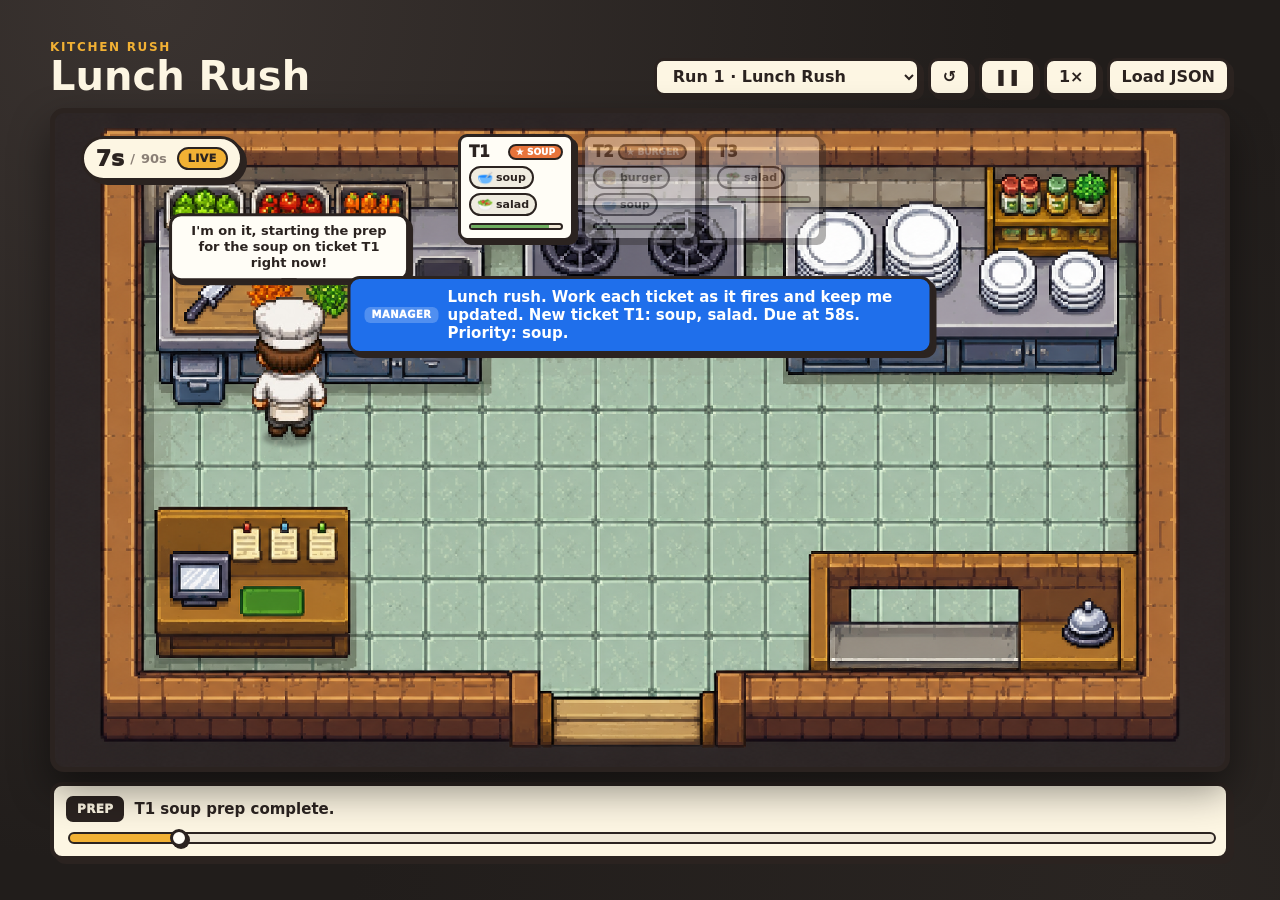
==== ui/kitchen-rush.html @ ed082ef0 "Add Kitchen Rush evaluation harness" ====
<!doctype html>
<html lang="en">
  <head>
    <meta charset="utf-8" />
    <meta name="viewport" content="width=device-width, initial-scale=1" />
    <title>Kitchen Rush — Replay</title>
    <link rel="icon" href="data:," />
    <link rel="stylesheet" href="./kitchen-rush.css" />
  </head>
  <body>
    <main class="shell">
      <header class="topbar">
        <div class="title">
          <span class="eyebrow">Kitchen Rush</span>
          <h1 id="runTitle">Lunch Shift</h1>
        </div>
        <div class="controls">
          <select id="runSelect" aria-label="Select run"></select>
          <button id="restartBtn" type="button" title="Restart">↺</button>
          <button id="playBtn" type="button" title="Play / pause">❚❚</button>
          <button id="speedBtn" type="button" title="Playback speed">1×</button>
          <label class="file-button" for="resultsFile">Load JSON</label>
          <input id="resultsFile" type="file" accept="application/json,.json" />
        </div>
      </header>

      <div class="stage-wrap">
        <div class="stage" id="stage">
          <!-- top HUD: clock + result, then the order-ticket rail -->
          <div class="hud-clock">
            <span class="clock-val" id="clockValue">0s</span>
            <span class="clock-sep">/</span>
            <span class="clock-max" id="clockMax">90s</span>
            <span class="result-pill" id="resultPill">Live</span>
          </div>

          <div class="ticket-rail" id="ticketRail"></div>

          <!-- manager call-out -->
          <div class="manager-banner" id="managerBanner" hidden>
            <span class="manager-tag">Manager</span>
            <span id="managerText"></span>
          </div>

          <!-- station effect anchors (filled by JS) -->
          <div class="fx-layer" id="fxLayer"></div>

          <!-- cooking pots live here, anchored to the stove -->
          <div class="cook-layer" id="cookLayer"></div>

          <!-- the chef -->
          <div class="chef" id="chef">
            <div class="chef-bubble" id="chefBubble" hidden></div>
            <img class="chef-sprite" id="chefSprite" alt="chef" src="./assets/chef-idle.png" />
            <div class="chef-shadow"></div>
          </div>

          <!-- end-of-shift stamp -->
          <div class="verdict" id="verdict" hidden>
            <div class="verdict-card" id="verdictCard">
              <span class="verdict-stamp" id="verdictStamp">WIN</span>
              <span class="verdict-score" id="verdictScore">Score 0</span>
              <span class="verdict-sub" id="verdictSub"></span>
            </div>
          </div>
        </div>

        <!-- thin footer: current action + scrubber -->
        <div class="footer">
          <div class="action-line">
            <span class="action-name" id="actionName">Ready</span>
            <span class="action-result" id="actionResult">Waiting for service…</span>
          </div>
          <input
            class="scrubber"
            id="scrubber"
            type="range"
            min="0"
            max="100"
            value="0"
            step="1"
            aria-label="Timeline"
          />
        </div>
      </div>
    </main>

    <script src="./sample-runs.js"></script>
    <script src="./kitchen-rush.js"></script>
  </body>
</html>
---- ui/kitchen-rush.css ----
:root {
  --ink: #2b2320;
  --paper: #fdf6e3;
  --paper-2: #fffdf6;
  --yellow: #f2b134;
  --orange: #e8743b;
  --green: #6fae5f;
  --red: #e2483a;
  --blue: #4f8df7;
  --shadow: 4px 4px 0 var(--ink);
  font-family:
    ui-rounded, "SF Pro Rounded", Inter, system-ui, -apple-system, "Segoe UI", sans-serif;
  color: var(--ink);
}

* {
  box-sizing: border-box;
}

body {
  margin: 0;
  min-height: 100vh;
  display: grid;
  place-items: center;
  padding: 16px;
  background:
    radial-gradient(circle at 12% 0%, #3a3330, transparent 60%),
    radial-gradient(circle at 90% 100%, #2a2522, transparent 55%),
    #211d1b;
}

button,
select,
input {
  font: inherit;
}

.shell {
  width: min(1180px, 100%);
  display: grid;
  gap: 12px;
}

/* ---------- top bar ---------- */
.topbar {
  display: flex;
  align-items: flex-end;
  justify-content: space-between;
  gap: 16px;
  flex-wrap: wrap;
}

.eyebrow {
  display: block;
  color: var(--yellow);
  font-size: 12px;
  font-weight: 900;
  letter-spacing: 0.14em;
  text-transform: uppercase;
}

h1 {
  margin: 2px 0 0;
  color: var(--paper);
  font-size: clamp(26px, 4vw, 40px);
  line-height: 1;
}

.controls {
  display: flex;
  align-items: center;
  gap: 8px;
  flex-wrap: wrap;
}

.controls button,
.controls select,
.file-button {
  display: inline-flex;
  align-items: center;
  justify-content: center;
  min-height: 38px;
  min-width: 38px;
  padding: 0 12px;
  border: 3px solid var(--ink);
  border-radius: 10px;
  background: var(--paper);
  color: var(--ink);
  box-shadow: var(--shadow);
  font-weight: 900;
  cursor: pointer;
  transition: transform 90ms ease;
}

.controls button:active,
.file-button:active {
  transform: translate(2px, 2px);
  box-shadow: 2px 2px 0 var(--ink);
}

#resultsFile {
  position: absolute;
  width: 1px;
  height: 1px;
  opacity: 0;
  pointer-events: none;
}

/* ---------- stage ---------- */
.stage-wrap {
  display: grid;
  gap: 10px;
}

.stage {
  position: relative;
  aspect-ratio: 1672 / 941;
  width: 100%;
  border: 5px solid var(--ink);
  border-radius: 14px;
  overflow: hidden;
  background: #6f8f6a url("./assets/kitchen-bg.png") center / cover no-repeat;
  image-rendering: pixelated;
  box-shadow: 0 18px 40px rgba(0, 0, 0, 0.45);
}

/* every positioned scene element shares this contract: left/top are % anchors */
.stage > * {
  position: absolute;
}

/* ---------- clock ---------- */
.hud-clock {
  left: 2.2%;
  top: 3.5%;
  z-index: 30;
  display: inline-flex;
  align-items: center;
  gap: 6px;
  padding: 7px 12px;
  border: 3px solid var(--ink);
  border-radius: 999px;
  background: var(--paper);
  box-shadow: var(--shadow);
  font-variant-numeric: tabular-nums;
}

.clock-val {
  font-size: 22px;
  font-weight: 950;
}

.clock-sep,
.clock-max {
  font-size: 13px;
  font-weight: 800;
  color: #8a7f76;
}

.result-pill {
  margin-left: 4px;
  padding: 3px 9px;
  border: 2px solid var(--ink);
  border-radius: 999px;
  background: var(--yellow);
  font-size: 11px;
  font-weight: 950;
  text-transform: uppercase;
  letter-spacing: 0.04em;
}

.result-pill.win {
  background: var(--green);
  color: #fff;
}

.result-pill.loss {
  background: var(--red);
  color: #fff;
}

/* ---------- ticket rail ---------- */
.ticket-rail {
  left: 50%;
  top: 3.2%;
  transform: translateX(-50%);
  z-index: 25;
  display: flex;
  gap: 8px;
}

.ticket {
  width: 116px;
  padding: 6px 8px 8px;
  border: 3px solid var(--ink);
  border-radius: 9px;
  background: var(--paper-2);
  box-shadow: var(--shadow);
  transform-origin: top center;
  animation: ticket-in 360ms cubic-bezier(0.2, 1.4, 0.4, 1) both;
}

.ticket.waiting {
  opacity: 0.35;
  filter: grayscale(0.6);
}

.ticket.done {
  background: #eaf7e6;
}

.ticket.missed {
  background: #ffe2de;
  animation: shake 420ms linear both;
}

.ticket-head {
  display: flex;
  align-items: center;
  justify-content: space-between;
  margin-bottom: 5px;
}

.ticket-id {
  font-size: 15px;
  font-weight: 950;
}

.ticket-prio {
  padding: 1px 6px;
  border: 2px solid var(--ink);
  border-radius: 999px;
  background: var(--orange);
  color: #fff;
  font-size: 9px;
  font-weight: 950;
  text-transform: uppercase;
}

.ticket-dishes {
  display: flex;
  flex-wrap: wrap;
  gap: 4px;
  margin-bottom: 7px;
}

.dish {
  display: inline-flex;
  align-items: center;
  gap: 3px;
  padding: 2px 6px;
  border: 2px solid var(--ink);
  border-radius: 999px;
  background: #f0ece0;
  font-size: 11px;
  font-weight: 800;
  transition: background 200ms ease;
}

.dish .ico {
  font-size: 13px;
}
.dish.prepped {
  background: #fff0c9;
}
.dish.cooking {
  background: var(--orange);
  color: #fff;
}
.dish.cooked {
  background: #ffd98a;
}
.dish.plated {
  background: #cfe6ff;
}
.dish.served {
  background: var(--green);
  color: #fff;
}
.dish.served .ico::after {
  content: " ✓";
}

.timebar {
  height: 7px;
  border: 2px solid var(--ink);
  border-radius: 999px;
  background: #efe7d6;
  overflow: hidden;
}

.timebar > i {
  display: block;
  height: 100%;
  width: 100%;
  background: var(--green);
  transition:
    width 200ms linear,
    background 300ms ease;
}

.timebar.warn > i {
  background: var(--yellow);
}
.timebar.danger > i {
  background: var(--red);
}

/* ---------- manager banner ---------- */
.manager-banner {
  left: 50%;
  top: 25%;
  transform: translateX(-50%);
  z-index: 28;
  max-width: 62%;
  display: inline-flex;
  align-items: center;
  gap: 9px;
  padding: 9px 14px;
  border: 3px solid var(--ink);
  border-radius: 12px;
  background: #1f6feb;
  color: #fff;
  box-shadow: var(--shadow);
  font-size: 15px;
  font-weight: 800;
  line-height: 1.2;
  animation: pop-in 320ms cubic-bezier(0.2, 1.4, 0.4, 1) both;
}

.manager-banner[hidden] {
  display: none;
}

.manager-tag {
  flex: none;
  padding: 2px 7px;
  border-radius: 6px;
  background: rgba(255, 255, 255, 0.22);
  font-size: 10px;
  font-weight: 950;
  text-transform: uppercase;
  letter-spacing: 0.05em;
}

/* ---------- chef ---------- */
.chef {
  left: 48%;
  top: 53%;
  z-index: 20;
  width: 7%;
  transform: translate(-50%, -82%);
  transition:
    left 520ms cubic-bezier(0.45, 0.05, 0.3, 1),
    top 520ms cubic-bezier(0.45, 0.05, 0.3, 1);
}

.chef-sprite {
  display: block;
  width: 100%;
  height: auto;
  image-rendering: pixelated;
  filter: drop-shadow(0 3px 0 rgba(0, 0, 0, 0.25));
}

.chef.walking .chef-sprite {
  animation: walk-bob 320ms ease-in-out infinite;
}

.chef.working .chef-sprite {
  animation: work-bob 360ms ease-in-out infinite;
}

.chef-shadow {
  position: absolute;
  left: 50%;
  bottom: -6px;
  width: 64%;
  height: 12%;
  transform: translateX(-50%);
  background: rgba(0, 0, 0, 0.28);
  border-radius: 50%;
  filter: blur(2px);
  z-index: -1;
}

.chef.no-sprite .chef-sprite {
  display: none;
}
.chef-emoji {
  display: none;
  font-size: 0;
}
.chef.no-sprite .chef-emoji {
  display: block;
  font-size: 44px;
  line-height: 1;
  text-align: center;
  filter: drop-shadow(0 3px 0 rgba(0, 0, 0, 0.25));
}

.chef-bubble {
  position: absolute;
  left: 50%;
  bottom: 108%;
  transform: translateX(-50%);
  width: max-content;
  max-width: 240px;
  padding: 7px 11px;
  border: 3px solid var(--ink);
  border-radius: 12px;
  background: var(--paper-2);
  box-shadow: var(--shadow);
  font-size: 13px;
  font-weight: 700;
  line-height: 1.22;
  text-align: center;
  animation: pop-in 240ms cubic-bezier(0.2, 1.4, 0.4, 1) both;
}

.chef-bubble[hidden] {
  display: none;
}

.chef-bubble::after {
  content: "";
  position: absolute;
  left: 50%;
  top: 100%;
  transform: translateX(-50%);
  border: 8px solid transparent;
  border-top-color: var(--ink);
}

/* ---------- cooking pots ---------- */
.cook-layer {
  inset: 0;
  z-index: 18;
  pointer-events: none;
}

.pot {
  position: absolute;
  width: 46px;
  height: 46px;
  transform: translate(-50%, -50%);
  border-radius: 50%;
  display: grid;
  place-items: center;
  background:
    radial-gradient(circle at 50% 50%, var(--paper-2) 0 52%, transparent 53%),
    conic-gradient(var(--orange) calc(var(--p, 0) * 1%), rgba(0, 0, 0, 0.18) 0);
  border: 2px solid var(--ink);
  box-shadow: var(--shadow);
  animation: pop-in 220ms ease both;
}

.pot .pot-ico {
  font-size: 20px;
  filter: drop-shadow(0 1px 0 rgba(0, 0, 0, 0.2));
}

.pot .steam {
  position: absolute;
  top: -10px;
  font-size: 13px;
  opacity: 0.85;
  animation: steam 1.1s ease-in-out infinite;
}

/* ---------- transient fx ---------- */
.fx-layer {
  inset: 0;
  z-index: 22;
  pointer-events: none;
}

.fx {
  position: absolute;
  transform: translate(-50%, -50%);
  font-size: 30px;
  font-weight: 900;
  will-change: transform, opacity;
}

.fx.float {
  animation: fx-float 900ms ease-out forwards;
}
.fx.burst {
  animation: fx-burst 700ms cubic-bezier(0.2, 1.4, 0.4, 1) forwards;
}
.fx.bad {
  color: var(--red);
  animation: fx-bad 800ms ease-out forwards;
}

.alert-flash {
  inset: 0;
  z-index: 24;
  pointer-events: none;
  box-shadow: inset 0 0 0 9999px rgba(226, 72, 58, 0.32);
  animation: flash 620ms ease-out forwards;
}

.confetti {
  position: absolute;
  top: -12px;
  width: 9px;
  height: 14px;
  border-radius: 2px;
  animation: confetti-fall linear forwards;
}

/* ---------- verdict ---------- */
.verdict {
  inset: 0;
  z-index: 40;
  display: grid;
  place-items: center;
  background: rgba(20, 16, 14, 0.42);
  backdrop-filter: blur(1px);
  animation: fade-in 300ms ease both;
}
.verdict[hidden] {
  display: none;
}

.verdict-card {
  display: grid;
  justify-items: center;
  gap: 6px;
  padding: 22px 34px;
  border: 5px solid var(--ink);
  border-radius: 16px;
  background: var(--paper);
  box-shadow: 7px 7px 0 var(--ink);
  animation: stamp 420ms cubic-bezier(0.2, 1.6, 0.35, 1) both;
}

.verdict-stamp {
  font-size: 46px;
  font-weight: 950;
  letter-spacing: 0.04em;
  text-transform: uppercase;
}
.verdict-card.win .verdict-stamp {
  color: var(--green);
}
.verdict-card.loss .verdict-stamp {
  color: var(--red);
}

.verdict-score {
  font-size: 19px;
  font-weight: 900;
}
.verdict-sub {
  font-size: 13px;
  font-weight: 700;
  color: #8a7f76;
}

/* ---------- footer ---------- */
.footer {
  display: grid;
  gap: 8px;
  padding: 10px 12px;
  border: 4px solid var(--ink);
  border-radius: 12px;
  background: var(--paper);
  box-shadow: var(--shadow);
}

.action-line {
  display: flex;
  align-items: center;
  gap: 10px;
  min-height: 24px;
}

.action-name {
  flex: none;
  padding: 4px 9px;
  border: 2px solid var(--ink);
  border-radius: 7px;
  background: var(--ink);
  color: var(--paper);
  font-size: 12px;
  font-weight: 950;
  text-transform: uppercase;
  letter-spacing: 0.03em;
}

.action-result {
  font-size: 15px;
  font-weight: 700;
  line-height: 1.2;
  overflow: hidden;
  text-overflow: ellipsis;
  white-space: nowrap;
}

.scrubber {
  -webkit-appearance: none;
  appearance: none;
  width: 100%;
  height: 12px;
  border: 2px solid var(--ink);
  border-radius: 999px;
  background: linear-gradient(var(--yellow), var(--yellow)) left center / var(--pct, 0%) 100%
    no-repeat #efe7d6;
  cursor: pointer;
}
.scrubber::-webkit-slider-thumb {
  -webkit-appearance: none;
  width: 18px;
  height: 18px;
  border: 3px solid var(--ink);
  border-radius: 50%;
  background: var(--paper-2);
  box-shadow: 2px 2px 0 var(--ink);
}
.scrubber::-moz-range-thumb {
  width: 16px;
  height: 16px;
  border: 3px solid var(--ink);
  border-radius: 50%;
  background: var(--paper-2);
}

/* ---------- keyframes ---------- */
@keyframes ticket-in {
  from {
    transform: translateY(-14px) scale(0.9);
    opacity: 0;
  }
}
@keyframes pop-in {
  from {
    transform: translateX(-50%) scale(0.7);
    opacity: 0;
  }
}
@keyframes walk-bob {
  50% {
    transform: translateY(-3px);
  }
}
@keyframes work-bob {
  25% {
    transform: translateY(2px) rotate(-2deg);
  }
  75% {
    transform: translateY(-2px) rotate(2deg);
  }
}
@keyframes steam {
  0% {
    transform: translateY(2px);
    opacity: 0;
  }
  40% {
    opacity: 0.9;
  }
  100% {
    transform: translateY(-8px);
    opacity: 0;
  }
}
@keyframes fx-float {
  to {
    transform: translate(-50%, -180%) scale(1.1);
    opacity: 0;
  }
}
@keyframes fx-burst {
  0% {
    transform: translate(-50%, -50%) scale(0.2);
    opacity: 0;
  }
  40% {
    transform: translate(-50%, -50%) scale(1.25);
    opacity: 1;
  }
  100% {
    transform: translate(-50%, -90%) scale(1);
    opacity: 0;
  }
}
@keyframes fx-bad {
  0% {
    transform: translate(-50%, -50%) scale(0.4);
    opacity: 0;
  }
  30% {
    transform: translate(-50%, -60%) scale(1.2);
    opacity: 1;
  }
  100% {
    transform: translate(-50%, -120%) scale(1);
    opacity: 0;
  }
}
@keyframes flash {
  to {
    opacity: 0;
  }
}
@keyframes shake {
  0%,
  100% {
    transform: translateX(0);
  }
  25% {
    transform: translateX(-5px);
  }
  75% {
    transform: translateX(5px);
  }
}
@keyframes fade-in {
  from {
    opacity: 0;
  }
}
@keyframes stamp {
  0% {
    transform: scale(2.2) rotate(-8deg);
    opacity: 0;
  }
  60% {
    transform: scale(0.92) rotate(-3deg);
    opacity: 1;
  }
  100% {
    transform: scale(1) rotate(-3deg);
  }
}
@keyframes confetti-fall {
  to {
    transform: translateY(360px) rotate(540deg);
    opacity: 0.2;
  }
}

@media (prefers-reduced-motion: reduce) {
  * {
    animation-duration: 0.01ms !important;
    transition-duration: 80ms !important;
  }
}

@media (max-width: 720px) {
  .ticket {
    width: 92px;
  }
  .chef {
    width: 10%;
  }
  .manager-banner {
    font-size: 13px;
    max-width: 76%;
  }
}
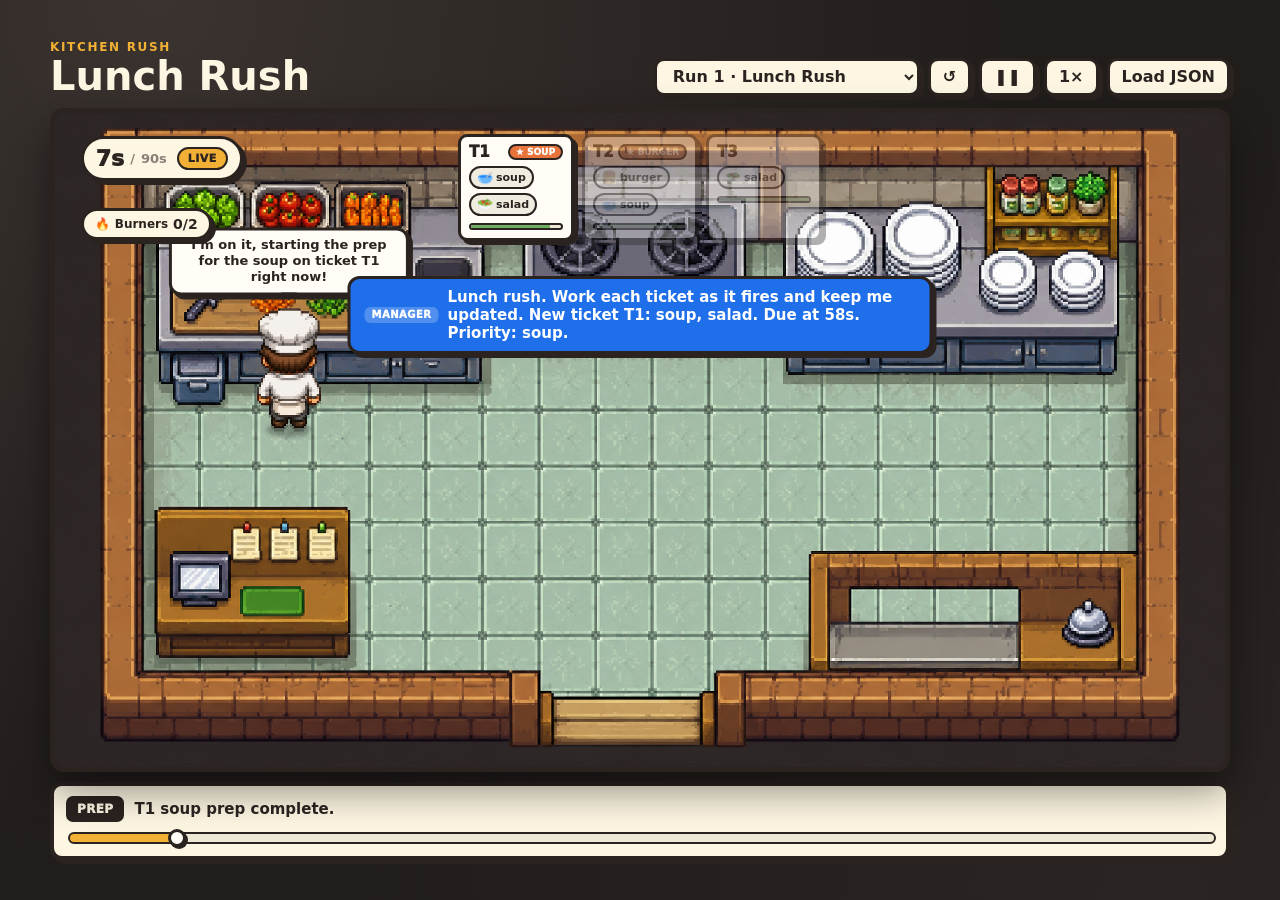
==== commit b9ef093d: "Tune Kitchen Rush hard mode" ====
--- a/ui/kitchen-rush.html
+++ b/ui/kitchen-rush.html
@@ -34,6 +34,10 @@
             <span class="result-pill" id="resultPill">Live</span>
           </div>
 
+          <div class="hud-burners" id="hudBurners">
+            <span class="burner-ico">🔥</span> Burners <b><span id="burnerCount">0</span>/2</b>
+          </div>
+
           <div class="ticket-rail" id="ticketRail"></div>
 
           <!-- manager call-out -->
@@ -42,10 +46,13 @@
             <span id="managerText"></span>
           </div>
 
+          <!-- two burner slots on the stove (markers built by JS) -->
+          <div class="burner-slots" id="burnerSlots"></div>
+
           <!-- station effect anchors (filled by JS) -->
           <div class="fx-layer" id="fxLayer"></div>
 
-          <!-- cooking pots live here, anchored to the stove -->
+          <!-- cooking pots live here, one per burner -->
           <div class="cook-layer" id="cookLayer"></div>
 
           <!-- the chef -->
--- a/ui/kitchen-rush.css
+++ b/ui/kitchen-rush.css
@@ -179,6 +179,65 @@
   color: #fff;
 }
 
+/* ---------- burner capacity ---------- */
+.hud-burners {
+  left: 2.2%;
+  top: 14.5%;
+  z-index: 30;
+  display: inline-flex;
+  align-items: center;
+  gap: 5px;
+  padding: 5px 11px;
+  border: 3px solid var(--ink);
+  border-radius: 999px;
+  background: var(--paper);
+  box-shadow: var(--shadow);
+  font-size: 12px;
+  font-weight: 800;
+  font-variant-numeric: tabular-nums;
+}
+
+.hud-burners b {
+  font-size: 14px;
+}
+
+.hud-burners.full {
+  background: var(--orange);
+  color: #fff;
+  animation: burner-pulse 900ms ease-in-out infinite;
+}
+
+.burner-slots {
+  inset: 0;
+  z-index: 16;
+  pointer-events: none;
+}
+
+.burner-slot {
+  position: absolute;
+  width: 40px;
+  height: 40px;
+  transform: translate(-50%, -50%);
+  border: 2px dashed rgba(43, 35, 32, 0.35);
+  border-radius: 50%;
+  background: rgba(255, 255, 255, 0.08);
+  transition:
+    border-color 200ms ease,
+    background 200ms ease;
+}
+
+.burner-slot.busy {
+  border-color: transparent;
+  background: transparent;
+}
+
+@keyframes burner-pulse {
+  50% {
+    box-shadow: 2px 2px 0 var(--ink);
+    transform: scale(1.04);
+  }
+}
+
 /* ---------- ticket rail ---------- */
 .ticket-rail {
   left: 50%;
@@ -262,6 +321,9 @@
 }
 .dish.prepped {
   background: #fff0c9;
+}
+.dish.chopped {
+  background: #d7eec0;
 }
 .dish.cooking {
   background: var(--orange);
@@ -348,8 +410,8 @@
   left: 48%;
   top: 53%;
   z-index: 20;
-  width: 7%;
-  transform: translate(-50%, -82%);
+  width: 6%;
+  transform: translate(-50%, -86%);
   transition:
     left 520ms cubic-bezier(0.45, 0.05, 0.3, 1),
     top 520ms cubic-bezier(0.45, 0.05, 0.3, 1);
@@ -468,6 +530,19 @@
   animation: steam 1.1s ease-in-out infinite;
 }
 
+.pot .pot-sec {
+  position: absolute;
+  bottom: -9px;
+  padding: 0 4px;
+  border: 2px solid var(--ink);
+  border-radius: 999px;
+  background: var(--paper);
+  font-size: 9px;
+  font-weight: 950;
+  font-variant-numeric: tabular-nums;
+  line-height: 1.4;
+}
+
 /* ---------- transient fx ---------- */
 .fx-layer {
   inset: 0;
